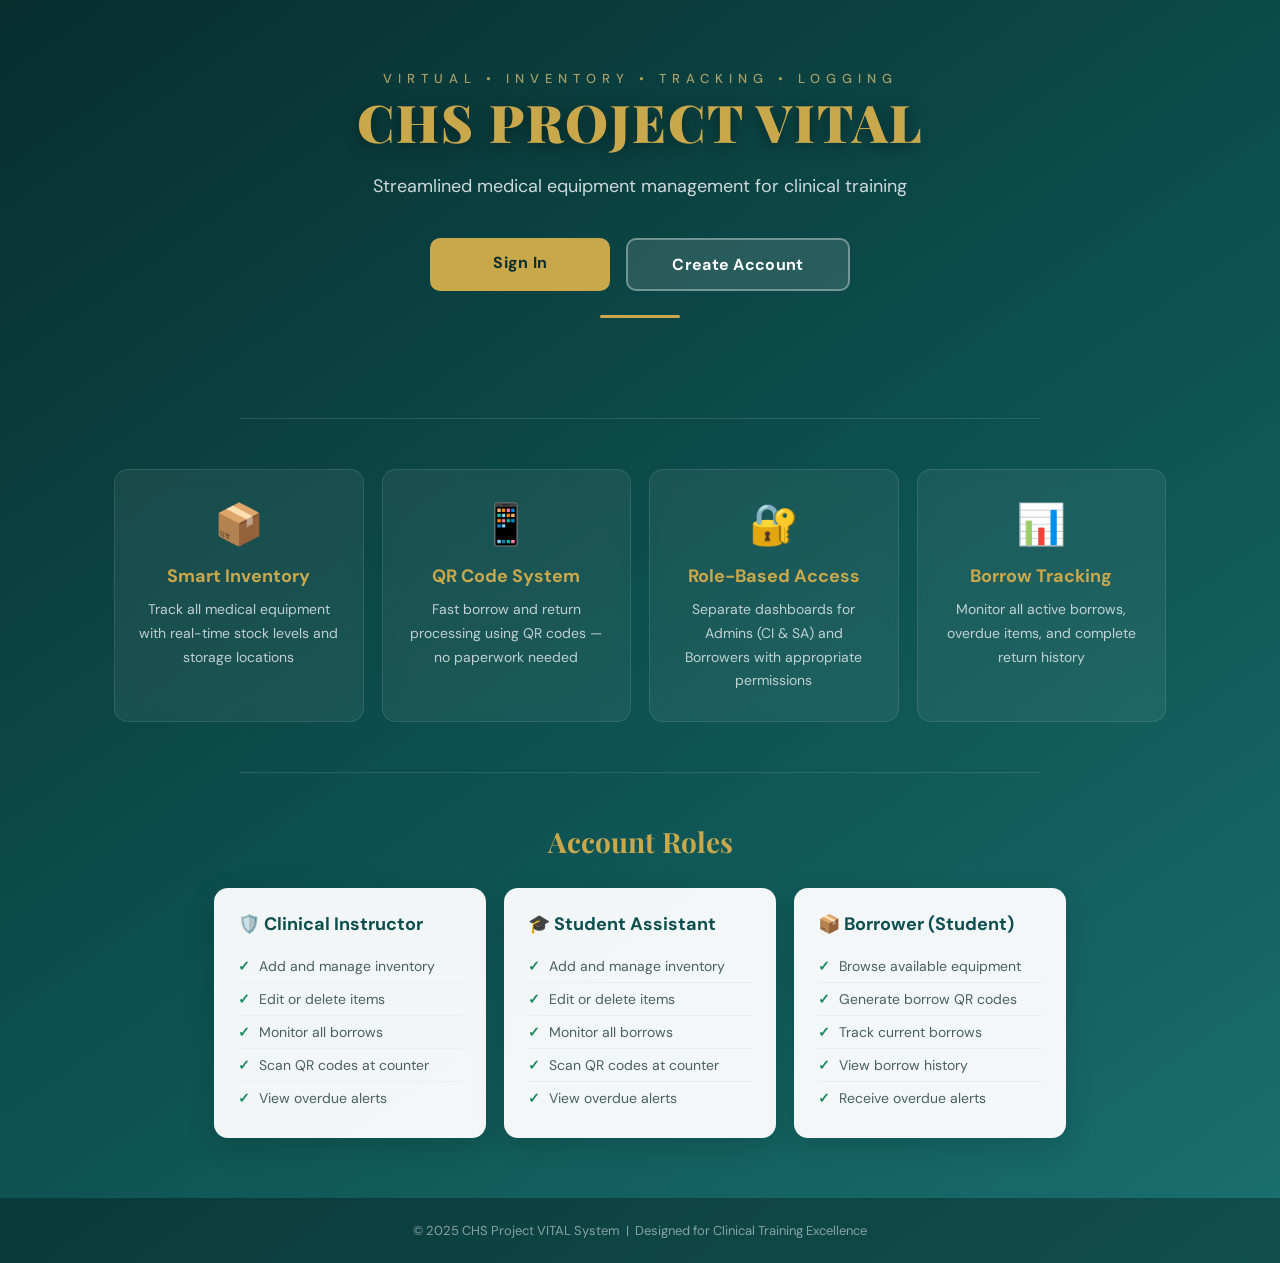
==== index.html @ 261e95a4 "Add files via upload" ====
<!DOCTYPE html>
<html lang="en">
<head>
  <meta charset="UTF-8">
  <meta name="viewport" content="width=device-width, initial-scale=1.0">
  <title>CHS VITAL System</title>
  <link rel="stylesheet" href="style.css">
  <style>
    body { padding: 0; background: linear-gradient(145deg, #082e2e 0%, #0d4f4f 50%, #1a7070 100%); min-height: 100vh; }

    .landing-header {
      text-align: center;
      padding: 70px 24px 50px;
      position: relative;
    }

    .landing-header::after {
      content: '';
      display: block;
      width: 80px;
      height: 3px;
      background: var(--accent);
      margin: 24px auto 0;
      border-radius: 2px;
    }

    .landing-header h1 {
      font-family: 'Playfair Display', serif;
      font-size: 52px;
      font-weight: 900;
      color: var(--accent);
      letter-spacing: 2px;
      text-shadow: 0 4px 16px rgba(0,0,0,0.4);
      margin-bottom: 10px;
    }

    .landing-header .sub {
      font-size: 13px;
      color: rgba(232,201,122,0.7);
      letter-spacing: 6px;
      font-weight: 500;
      margin-bottom: 0;
      text-shadow: none;
    }

    .landing-header .tagline {
      font-size: 18px;
      color: rgba(255,255,255,0.8);
      margin-top: 18px;
      font-weight: 400;
      text-shadow: none;
    }

    .cta-row {
      display: flex;
      gap: 16px;
      justify-content: center;
      flex-wrap: wrap;
      margin-top: 40px;
    }

    .cta-btn {
      padding: 14px 44px;
      font-size: 16px;
      font-weight: 700;
      border: none;
      border-radius: 10px;
      cursor: pointer;
      text-decoration: none;
      display: inline-block;
      min-width: 180px;
      text-align: center;
      transition: all 0.3s ease;
      font-family: 'DM Sans', sans-serif;
      letter-spacing: 0.3px;
    }

    .cta-primary {
      background: var(--accent);
      color: var(--primary-dark);
    }

    .cta-primary:hover {
      background: var(--accent-light);
      transform: translateY(-3px);
      box-shadow: 0 10px 28px rgba(201,168,76,0.35);
      text-decoration: none;
    }

    .cta-secondary {
      background: rgba(255,255,255,0.12);
      color: white;
      border: 2px solid rgba(255,255,255,0.35);
    }

    .cta-secondary:hover {
      background: rgba(255,255,255,0.2);
      transform: translateY(-3px);
      text-decoration: none;
      color: white;
    }

    .divider-line {
      border: none;
      border-top: 1px solid rgba(255,255,255,0.12);
      max-width: 800px;
      margin: 50px auto;
    }

    .features {
      display: grid;
      grid-template-columns: repeat(auto-fit, minmax(240px, 1fr));
      gap: 18px;
      max-width: 1100px;
      margin: 0 auto;
      padding: 0 24px;
    }

    .feature-card {
      background: rgba(255,255,255,0.06);
      border: 1px solid rgba(255,255,255,0.1);
      backdrop-filter: blur(8px);
      padding: 28px 24px;
      border-radius: 14px;
      text-align: center;
      transition: all 0.3s ease;
    }

    .feature-card:hover {
      background: rgba(255,255,255,0.1);
      transform: translateY(-4px);
      box-shadow: 0 12px 32px rgba(0,0,0,0.2);
    }

    .feature-icon { font-size: 40px; margin-bottom: 14px; }

    .feature-card h3 { color: var(--accent); font-size: 18px; margin-bottom: 10px; text-shadow: none; }
    .feature-card p  { color: rgba(255,255,255,0.72); font-size: 14px; line-height: 1.7; }

    .roles-section {
      max-width: 900px;
      margin: 0 auto;
      padding: 0 24px 60px;
    }

    .roles-title {
      text-align: center;
      color: var(--accent);
      font-family: 'Playfair Display', serif;
      font-size: 28px;
      margin-bottom: 28px;
      text-shadow: none;
    }

    .roles-grid {
      display: grid;
      grid-template-columns: repeat(auto-fit, minmax(240px, 1fr));
      gap: 18px;
    }

    .role-card {
      background: rgba(255,255,255,0.95);
      padding: 24px;
      border-radius: 14px;
      box-shadow: 0 8px 28px rgba(0,0,0,0.15);
    }

    .role-card h3 { color: var(--primary); font-size: 18px; margin-bottom: 14px; text-shadow: none; }
    .role-card ul { list-style: none; padding: 0; }
    .role-card li {
      padding: 7px 0;
      border-bottom: 1px solid #e8f0ee;
      font-size: 14px;
      color: #4a6060;
    }
    .role-card li:last-child { border-bottom: none; }
    .role-card li::before { content: "✓ "; color: var(--success); font-weight: 700; margin-right: 6px; }

    footer {
      background: rgba(0,0,0,0.3);
      color: rgba(255,255,255,0.5);
      text-align: center;
      padding: 24px;
      font-size: 13px;
    }

    @media (max-width: 600px) {
      .landing-header h1 { font-size: 34px; }
      .landing-header .tagline { font-size: 15px; }
      .cta-row { flex-direction: column; align-items: center; }
      .cta-btn { width: 100%; max-width: 300px; }
    }
  </style>
</head>
<body>

<div class="landing-header">
  <p class="sub">VIRTUAL • INVENTORY • TRACKING • LOGGING</p>
  <h1>CHS PROJECT VITAL</h1>
  <p class="tagline">Streamlined medical equipment management for clinical training</p>

  <div class="cta-row">
    <a href="login.html"    class="cta-btn cta-primary">Sign In</a>
    <a href="register.html" class="cta-btn cta-secondary">Create Account</a>
  </div>
</div>

<hr class="divider-line">

<div class="features">
  <div class="feature-card">
    <div class="feature-icon">📦</div>
    <h3>Smart Inventory</h3>
    <p>Track all medical equipment with real-time stock levels and storage locations</p>
  </div>
  <div class="feature-card">
    <div class="feature-icon">📱</div>
    <h3>QR Code System</h3>
    <p>Fast borrow and return processing using QR codes — no paperwork needed</p>
  </div>
  <div class="feature-card">
    <div class="feature-icon">🔐</div>
    <h3>Role-Based Access</h3>
    <p>Separate dashboards for Admins (CI & SA) and Borrowers with appropriate permissions</p>
  </div>
  <div class="feature-card">
    <div class="feature-icon">📊</div>
    <h3>Borrow Tracking</h3>
    <p>Monitor all active borrows, overdue items, and complete return history</p>
  </div>
</div>

<hr class="divider-line">

<div class="roles-section">
  <h2 class="roles-title">Account Roles</h2>
  <div class="roles-grid">
    <div class="role-card">
      <h3>🛡️ Clinical Instructor</h3>
      <ul>
        <li>Add and manage inventory</li>
        <li>Edit or delete items</li>
        <li>Monitor all borrows</li>
        <li>Scan QR codes at counter</li>
        <li>View overdue alerts</li>
      </ul>
    </div>
    <div class="role-card">
      <h3>🎓 Student Assistant</h3>
      <ul>
        <li>Add and manage inventory</li>
        <li>Edit or delete items</li>
        <li>Monitor all borrows</li>
        <li>Scan QR codes at counter</li>
        <li>View overdue alerts</li>
      </ul>
    </div>
    <div class="role-card">
      <h3>📦 Borrower (Student)</h3>
      <ul>
        <li>Browse available equipment</li>
        <li>Generate borrow QR codes</li>
        <li>Track current borrows</li>
        <li>View borrow history</li>
        <li>Receive overdue alerts</li>
      </ul>
    </div>
  </div>
</div>

<footer>
  &copy; 2025 CHS Project VITAL System &nbsp;|&nbsp; Designed for Clinical Training Excellence
</footer>

<script src="app.js"></script>
</body>
</html>
---- style.css ----
@import url('https://fonts.googleapis.com/css2?family=Playfair+Display:wght@700;900&family=DM+Sans:wght@300;400;500;600;700&display=swap');

:root {
  --primary: #0d4f4f;
  --primary-light: #1a7070;
  --primary-dark: #082e2e;
  --accent: #c9a84c;
  --accent-light: #e8c97a;
  --danger: #c0392b;
  --success: #1a8a5a;
  --warning: #d4830a;
  --surface: #ffffff;
  --surface-alt: #f4f7f6;
  --border: #d0ddd9;
  --text-main: #1a2e2e;
  --text-muted: #5a7070;
  --shadow-sm: 0 2px 8px rgba(13,79,79,0.08);
  --shadow-md: 0 6px 24px rgba(13,79,79,0.12);
  --shadow-lg: 0 16px 48px rgba(13,79,79,0.18);
  --radius: 10px;
  --radius-lg: 16px;
}

* {
  margin: 0;
  padding: 0;
  box-sizing: border-box;
}

body {
  font-family: 'DM Sans', sans-serif;
  background: #eaf2f0;
  min-height: 100vh;
  color: var(--text-main);
}

body.dashboard-body {
  background: #e8f0ef;
  padding: 0;
}

/* ─── PAGE HEADER ─────────────────────────────── */
.page-header {
  background: linear-gradient(135deg, var(--primary-dark) 0%, var(--primary) 60%, var(--primary-light) 100%);
  padding: 28px 30px;
  text-align: center;
  border-bottom: 3px solid var(--accent);
  position: relative;
  overflow: hidden;
}

.page-header::before {
  content: '';
  position: absolute;
  inset: 0;
  background: url("data:image/svg+xml,%3Csvg width='60' height='60' viewBox='0 0 60 60' xmlns='http://www.w3.org/2000/svg'%3E%3Cg fill='none' fill-rule='evenodd'%3E%3Cg fill='%23c9a84c' fill-opacity='0.06'%3E%3Cpath d='M36 34v-4h-2v4h-4v2h4v4h2v-4h4v-2h-4zm0-30V0h-2v4h-4v2h4v4h2V6h4V4h-4zM6 34v-4H4v4H0v2h4v4h2v-4h4v-2H6zM6 4V0H4v4H0v2h4v4h2V6h4V4H6z'/%3E%3C/g%3E%3C/g%3E%3C/svg%3E");
  pointer-events: none;
}

.header-title {
  font-family: 'Playfair Display', serif;
  font-size: 38px;
  font-weight: 900;
  color: var(--accent);
  letter-spacing: 2px;
  text-shadow: 0 2px 8px rgba(0,0,0,0.4);
  position: relative;
}

.header-subtitle {
  font-size: 13px;
  color: rgba(232, 201, 122, 0.85);
  letter-spacing: 6px;
  margin-top: 8px;
  font-weight: 500;
  position: relative;
}

@media (max-width: 600px) {
  .page-header { padding: 20px 15px; }
  .header-title { font-size: 24px; letter-spacing: 1px; }
  .header-subtitle { font-size: 10px; letter-spacing: 3px; }
}

/* ─── NAVBAR ──────────────────────────────────── */
.navbar {
  background: var(--surface);
  padding: 14px 24px;
  display: flex;
  justify-content: space-between;
  align-items: center;
  box-shadow: var(--shadow-sm);
  border-bottom: 1px solid var(--border);
  position: sticky;
  top: 0;
  z-index: 100;
}

.navbar h1 {
  font-family: 'DM Sans', sans-serif;
  font-size: 18px;
  font-weight: 700;
  color: var(--primary);
}

.navbar-right {
  display: flex;
  gap: 12px;
  align-items: center;
}

.navbar-right span {
  font-size: 14px;
  color: var(--text-muted);
  font-weight: 500;
}

.navbar-right strong {
  color: var(--primary);
}

/* ─── HAMBURGER / SIDE MENU ───────────────────── */
.menu-toggle {
  background: transparent !important;
  color: var(--primary) !important;
  font-size: 22px !important;
  padding: 6px 10px !important;
  margin: 0 !important;
  border: 1.5px solid var(--border) !important;
  border-radius: 8px !important;
  cursor: pointer;
  width: auto !important;
  transition: all 0.2s ease;
}

.menu-toggle:hover {
  background: var(--surface-alt) !important;
  transform: none !important;
  box-shadow: none !important;
}

.side-menu {
  position: fixed;
  right: -320px;
  top: 0;
  width: 290px;
  height: 100vh;
  background: var(--primary-dark);
  box-shadow: -4px 0 20px rgba(0,0,0,0.25);
  z-index: 999;
  transition: right 0.3s ease;
  padding: 20px;
}

.side-menu.active {
  right: 0;
  display: block;
}

.side-menu .close-btn {
  position: absolute;
  top: 14px;
  right: 14px;
  background: rgba(255,255,255,0.1);
  border: none;
  border-radius: 50%;
  width: 32px;
  height: 32px;
  font-size: 16px;
  cursor: pointer;
  color: white;
  display: flex;
  align-items: center;
  justify-content: center;
}

.side-menu-header {
  padding: 20px 0 24px;
  border-bottom: 1px solid rgba(255,255,255,0.1);
  margin-bottom: 16px;
}

.side-menu-header p {
  color: rgba(255,255,255,0.6);
  font-size: 12px;
  margin-top: 4px;
}

.side-menu-header strong {
  color: var(--accent);
  font-size: 15px;
  display: block;
}

.side-menu .menu-content {
  display: flex;
  flex-direction: column;
  gap: 6px;
}

.side-menu .menu-btn {
  padding: 12px 16px;
  background: rgba(255,255,255,0.07);
  border: 1px solid rgba(255,255,255,0.1);
  border-radius: 8px;
  cursor: pointer;
  text-align: left;
  font-size: 14px;
  font-weight: 500;
  transition: all 0.2s ease;
  width: 100%;
  color: rgba(255,255,255,0.88);
  font-family: 'DM Sans', sans-serif;
}

.side-menu .menu-btn:hover {
  background: rgba(201, 168, 76, 0.2);
  border-color: rgba(201, 168, 76, 0.4);
  transform: translateX(4px);
}

.side-menu .menu-btn.danger {
  color: #ff8080;
}

/* ─── MODALS ──────────────────────────────────── */
.modal {
  display: none;
  position: fixed;
  z-index: 1000;
  inset: 0;
  background: rgba(8,46,46,0.55);
  backdrop-filter: blur(4px);
  animation: fadeIn 0.25s ease;
  /* Centering always present so style.display="flex" works correctly */
  justify-content: center;
  align-items: center;
  padding: 20px;
}

.modal.active {
  display: flex;
}

.modal-content {
  background: var(--surface);
  border-radius: var(--radius-lg);
  box-shadow: var(--shadow-lg);
  max-width: 480px;
  width: 100%;
  max-height: 90vh;
  overflow-y: auto;
}

.modal-header {
  display: flex;
  justify-content: space-between;
  align-items: center;
  padding: 18px 24px;
  background: var(--primary);
  border-radius: var(--radius-lg) var(--radius-lg) 0 0;
}

.modal-header h3 {
  color: var(--accent);
  font-family: 'Playfair Display', serif;
  font-size: 18px;
  font-weight: 700;
  margin: 0;
  text-shadow: none;
}

.modal-header .close-btn {
  background: rgba(255,255,255,0.15);
  border: none;
  border-radius: 50%;
  width: 30px;
  height: 30px;
  font-size: 16px;
  cursor: pointer;
  color: white;
  display: flex;
  align-items: center;
  justify-content: center;
}

.modal-body {
  padding: 28px 24px;
  background: var(--surface);
  color: var(--text-main);
}

@keyframes fadeIn {
  from { opacity: 0; }
  to { opacity: 1; }
}

/* ─── AUTH CONTAINER ──────────────────────────── */
.auth-page {
  min-height: 100vh;
  background: linear-gradient(145deg, var(--primary-dark) 0%, var(--primary) 50%, var(--primary-light) 100%);
  display: flex;
  flex-direction: column;
  align-items: center;
  justify-content: flex-start;
  padding: 0 16px 40px;
}

.auth-header {
  padding: 36px 30px 28px;
  text-align: center;
  width: 100%;
  max-width: 500px;
  border-bottom: 1px solid rgba(201, 168, 76, 0.25);
  margin-bottom: 28px;
}

.auth-header .logo-text {
  font-family: 'Playfair Display', serif;
  font-size: 32px;
  font-weight: 900;
  color: var(--accent);
  letter-spacing: 1.5px;
  display: block;
}

.auth-header .logo-sub {
  font-size: 11px;
  color: rgba(232, 201, 122, 0.7);
  letter-spacing: 5px;
  margin-top: 6px;
  display: block;
}

.auth-card {
  background: var(--surface);
  border-radius: var(--radius-lg);
  box-shadow: var(--shadow-lg);
  padding: 36px 32px;
  width: 100%;
  max-width: 460px;
  animation: slideUp 0.4s ease;
}

.auth-card h2 {
  font-family: 'Playfair Display', serif;
  font-size: 26px;
  color: var(--primary);
  margin-bottom: 6px;
  text-shadow: none;
}

.auth-card .subtitle {
  font-size: 14px;
  color: var(--text-muted);
  margin-bottom: 28px;
}

@keyframes slideUp {
  from { opacity: 0; transform: translateY(24px); }
  to { opacity: 1; transform: translateY(0); }
}

/* ─── FORM ELEMENTS ───────────────────────────── */
.form-group {
  margin-bottom: 18px;
}

label {
  display: block;
  margin-bottom: 6px;
  color: var(--text-main);
  font-weight: 600;
  font-size: 13px;
  letter-spacing: 0.3px;
}

input, select, textarea {
  width: 100%;
  padding: 11px 14px;
  border: 1.5px solid var(--border);
  border-radius: var(--radius);
  font-size: 15px;
  color: var(--text-main);
  background: var(--surface);
  transition: border-color 0.25s, box-shadow 0.25s;
  font-family: 'DM Sans', sans-serif;
}

input:focus, select:focus, textarea:focus {
  outline: none;
  border-color: var(--primary);
  box-shadow: 0 0 0 3px rgba(13,79,79,0.1);
}

input::placeholder { color: #a0b0b0; }

/* ─── BUTTONS ─────────────────────────────────── */
button {
  background: var(--primary);
  color: white;
  border: none;
  padding: 12px 18px;
  width: 100%;
  border-radius: var(--radius);
  font-size: 15px;
  font-weight: 600;
  cursor: pointer;
  transition: all 0.25s ease;
  margin-top: 8px;
  font-family: 'DM Sans', sans-serif;
  letter-spacing: 0.2px;
}

button:hover:not(:disabled) {
  background: var(--primary-light);
  transform: translateY(-2px);
  box-shadow: 0 6px 18px rgba(13,79,79,0.3);
}

button:disabled {
  opacity: 0.55;
  cursor: not-allowed;
}

.btn-accent {
  background: var(--accent) !important;
  color: var(--primary-dark) !important;
}

.btn-accent:hover:not(:disabled) {
  background: var(--accent-light) !important;
  box-shadow: 0 6px 18px rgba(201,168,76,0.35) !important;
}

.btn-danger {
  background: var(--danger) !important;
  color: white !important;
}

.btn-danger:hover:not(:disabled) {
  background: #a93226 !important;
}

.btn-success {
  background: var(--success) !important;
  color: white !important;
}

.btn-secondary {
  background: var(--surface-alt) !important;
  color: var(--text-main) !important;
  border: 1.5px solid var(--border);
}

.btn-sm {
  padding: 7px 14px !important;
  font-size: 13px !important;
  width: auto !important;
  margin-top: 0 !important;
}

/* ─── AUTH LINKS ──────────────────────────────── */
.auth-link {
  text-align: center;
  margin-top: 20px;
  font-size: 14px;
  color: var(--text-muted);
}

.auth-link a {
  color: var(--primary);
  font-weight: 600;
  text-decoration: none;
}

.auth-link a:hover { text-decoration: underline; }

/* ─── DASHBOARD LAYOUT ────────────────────────── */
.dashboard-main {
  padding: 24px 20px 40px;
  max-width: 900px;
  margin: 0 auto;
}

/* ─── TABS ────────────────────────────────────── */
.tabs {
  display: flex;
  gap: 0;
  margin-bottom: 28px;
  background: var(--surface);
  border-radius: var(--radius);
  padding: 5px;
  box-shadow: var(--shadow-sm);
}

.tab-btn {
  flex: 1;
  padding: 10px 14px;
  background: transparent;
  border: none;
  border-radius: 7px;
  cursor: pointer;
  font-weight: 600;
  font-size: 13px;
  color: var(--text-muted);
  transition: all 0.25s ease;
  font-family: 'DM Sans', sans-serif;
  position: relative;
  white-space: nowrap;
}

.tab-btn.active {
  background: var(--primary);
  color: white;
  box-shadow: var(--shadow-sm);
}

.tab-btn .badge {
  position: absolute;
  top: 4px;
  right: 4px;
  background: var(--danger);
  color: white;
  border-radius: 50%;
  padding: 1px 5px;
  font-size: 10px;
  font-weight: bold;
  line-height: 1.4;
}

.tab-content {
  display: none;
}

.tab-content.active {
  display: block;
  animation: fadeIn 0.2s ease;
}

/* ─── CARDS ───────────────────────────────────── */
.card {
  background: var(--surface);
  border-radius: var(--radius-lg);
  box-shadow: var(--shadow-sm);
  padding: 24px;
  margin-bottom: 20px;
  border: 1px solid var(--border);
}

.card h3 {
  font-family: 'Playfair Display', serif;
  font-size: 18px;
  color: var(--primary);
  margin-bottom: 18px;
  text-shadow: none;
  padding-bottom: 12px;
  border-bottom: 1px solid var(--border);
}

/* ─── TABLES ──────────────────────────────────── */
.table-wrapper {
  overflow-x: auto;
  border-radius: var(--radius);
  border: 1px solid var(--border);
}

table {
  width: 100%;
  border-collapse: collapse;
  background: var(--surface);
}

thead {
  background: var(--primary);
}

th {
  padding: 13px 14px;
  text-align: left;
  font-weight: 600;
  font-size: 12px;
  color: rgba(255,255,255,0.9);
  letter-spacing: 0.6px;
  text-transform: uppercase;
}

td {
  padding: 11px 14px;
  border-bottom: 1px solid var(--border);
  font-size: 14px;
  color: var(--text-main);
}

tr:last-child td { border-bottom: none; }

tr:hover td { background: #f0f7f5; }

td[contenteditable] {
  cursor: text;
  background: #fffbea;
}

td[contenteditable]:focus {
  background: #fff8d6;
  outline: 2px solid var(--accent);
}

/* ─── BORROW / RECORD CARDS ───────────────────── */
.borrow-record {
  background: var(--surface-alt);
  padding: 16px 18px;
  margin: 10px 0;
  border-radius: var(--radius);
  border-left: 4px solid var(--accent);
  border: 1px solid var(--border);
  border-left: 4px solid var(--accent);
  transition: box-shadow 0.2s;
}

.borrow-record:hover {
  box-shadow: var(--shadow-sm);
}

.borrow-record.overdue {
  border-left-color: var(--danger);
  background: #fff5f5;
}

.borrow-header {
  font-weight: 700;
  color: var(--primary);
  margin-bottom: 8px;
  font-size: 15px;
}

.borrow-info {
  font-size: 13px;
  color: var(--text-muted);
  line-height: 1.8;
}

.borrowed-item {
  background: var(--surface);
  padding: 16px 18px;
  margin: 10px 0;
  border-radius: var(--radius);
  border: 1px solid var(--border);
  border-left: 4px solid var(--primary);
}

.borrowed-item-header {
  font-weight: 700;
  color: var(--primary);
  margin-bottom: 8px;
}

.borrowed-item-info {
  font-size: 13px;
  color: var(--text-muted);
  line-height: 1.8;
}

/* ─── STATUS BADGES ───────────────────────────── */
.status-badge {
  display: inline-flex;
  align-items: center;
  padding: 3px 10px;
  border-radius: 20px;
  font-size: 12px;
  font-weight: 600;
  margin-top: 8px;
}

.status-borrowed {
  background: #fff3cd;
  color: #8a6400;
}

.status-returned {
  background: #d4f3e8;
  color: #1a6e4a;
}

.status-overdue {
  background: #fde8e8;
  color: var(--danger);
}

/* ─── WARNING BOX ─────────────────────────────── */
.warning {
  background: #fff8e6;
  padding: 14px 18px;
  border-radius: var(--radius);
  color: #7a5500;
  margin-bottom: 18px;
  border: 1px solid #f0d080;
  border-left: 4px solid var(--warning);
  font-size: 14px;
}

/* ─── ITEMS LIST (BORROW) ─────────────────────── */
.items-list {
  max-height: 360px;
  overflow-y: auto;
  border: 1.5px solid var(--border);
  border-radius: var(--radius);
  background: var(--surface-alt);
  padding: 8px;
}

.item-label {
  display: flex;
  align-items: center;
  gap: 10px;
  padding: 10px 12px;
  margin: 4px 0;
  background: var(--surface);
  border-radius: 8px;
  cursor: pointer;
  transition: all 0.2s ease;
  font-size: 14px;
  border: 1px solid transparent;
}

.item-label:hover {
  background: #e8f4f1;
  border-color: var(--primary-light);
}

.item-checkbox {
  accent-color: var(--primary);
  width: 16px;
  height: 16px;
  cursor: pointer;
}

/* ─── QR ──────────────────────────────────────── */
.qr-container {
  text-align: center;
  margin: 20px 0;
  padding: 24px;
  background: var(--surface-alt);
  border-radius: var(--radius-lg);
  border: 1px dashed var(--border);
}

#qrcode {
  max-width: 300px;
  margin: 0 auto;
  display: block;
}

/* ─── NOTIFICATIONS ───────────────────────────── */
.notification {
  position: fixed;
  bottom: 24px;
  right: 24px;
  padding: 14px 20px;
  border-radius: var(--radius);
  color: white;
  font-weight: 600;
  font-size: 14px;
  z-index: 9999;
  opacity: 0;
  transform: translateY(20px);
  transition: all 0.3s ease;
  max-width: 380px;
  box-shadow: var(--shadow-lg);
}

.notification.show {
  opacity: 1;
  transform: translateY(0);
}

.notification-success { background: var(--success); }
.notification-error { background: var(--danger); }
.notification-info { background: var(--primary); }

/* ─── EMPTY STATE ─────────────────────────────── */
.empty-state {
  text-align: center;
  padding: 40px 20px;
  color: var(--text-muted);
  font-size: 15px;
}

.empty-state .icon { font-size: 40px; margin-bottom: 12px; }

/* ─── INFO HINT BOX ───────────────────────────── */
.hint-box {
  background: #e8f4ff;
  border: 1px solid #b8d8f8;
  border-left: 4px solid #3b82f6;
  padding: 14px 18px;
  border-radius: var(--radius);
  font-size: 13.5px;
  color: #1e4a7a;
  margin-bottom: 18px;
  line-height: 1.7;
}

/* ─── ROLE BADGE ──────────────────────────────── */
.role-badge {
  display: inline-block;
  padding: 3px 10px;
  border-radius: 20px;
  font-size: 11px;
  font-weight: 700;
  letter-spacing: 0.5px;
  text-transform: uppercase;
}

.role-admin { background: #d4f3e8; color: var(--primary); }
.role-sa { background: #e8f0ff; color: #2d4fa0; }
.role-borrower { background: #fff3cd; color: #8a6400; }

/* ─── SCANNER PAGE ────────────────────────────── */
.scanner-wrapper {
  max-width: 620px;
  margin: 0 auto;
  padding: 20px;
}

/* ─── DIVIDER ─────────────────────────────────── */
hr.section-divider {
  border: none;
  border-top: 1px solid var(--border);
  margin: 24px 0;
}

/* ─── RESPONSIVE ──────────────────────────────── */
@media (max-width: 600px) {
  .dashboard-main { padding: 16px 12px 30px; }

  .auth-card { padding: 24px 18px; }

  .tabs { gap: 0; padding: 4px; }
  .tab-btn { font-size: 11px; padding: 9px 8px; }

  .card { padding: 16px; }

  .notification {
    bottom: 12px;
    right: 12px;
    left: 12px;
    max-width: none;
  }

  table { font-size: 12px; }
  th, td { padding: 8px 10px; }

  .navbar { padding: 12px 14px; }
  .navbar h1 { font-size: 15px; }
}
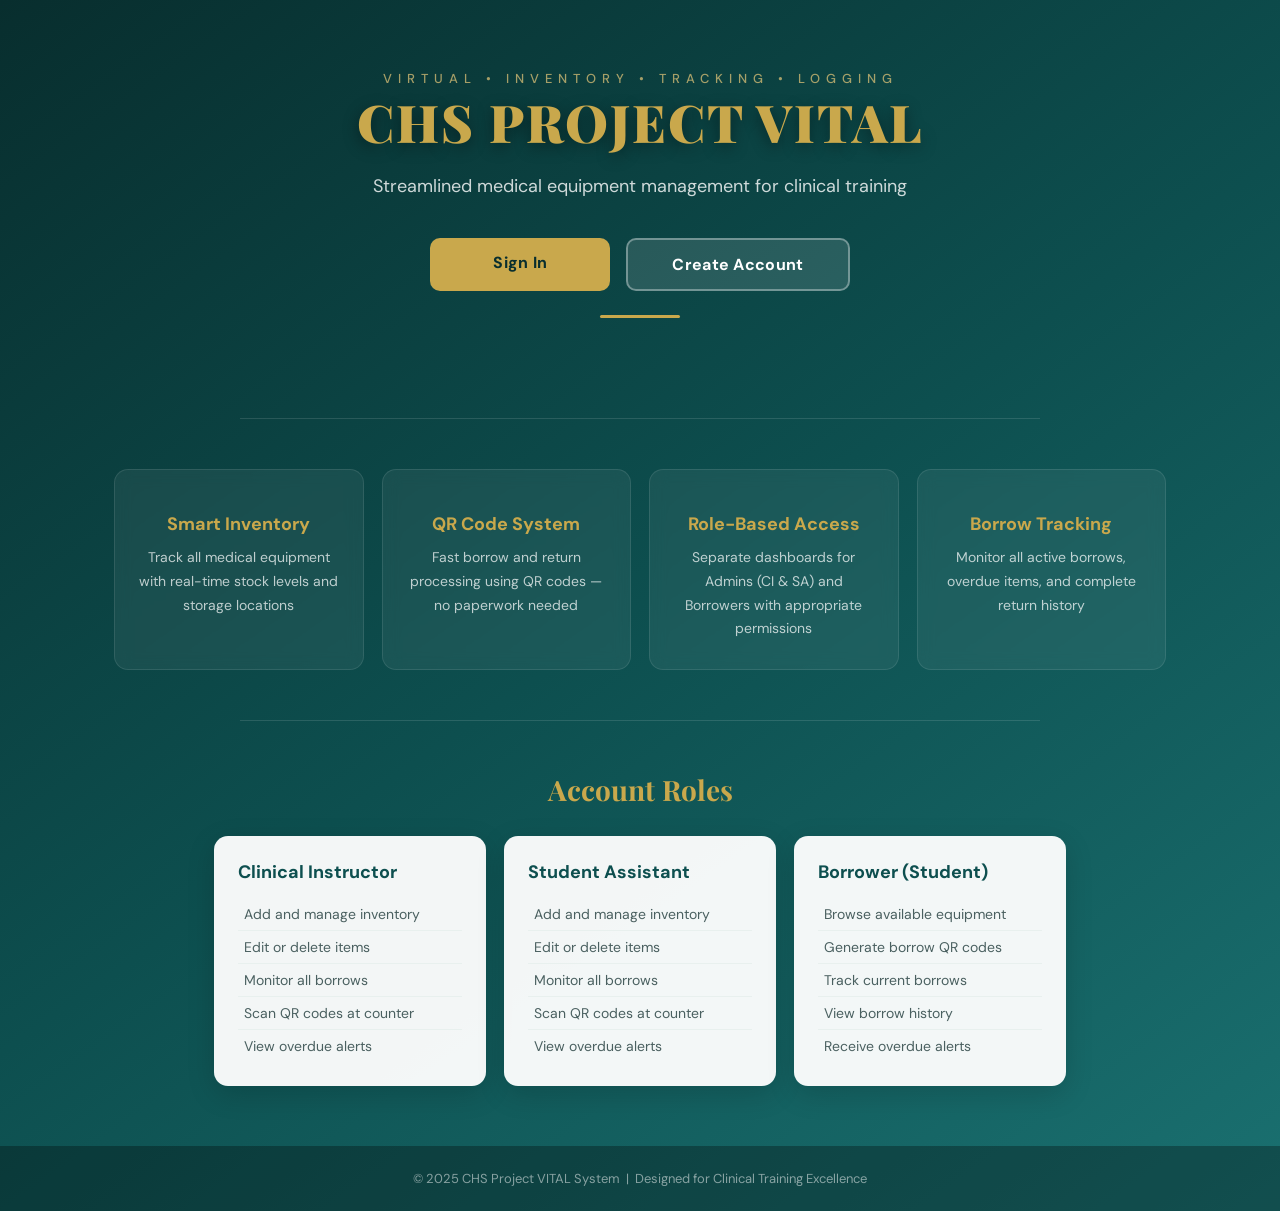
==== commit cad86ae4: "Add files via upload" ====
--- a/index.html
+++ b/index.html
@@ -174,7 +174,7 @@
       color: #4a6060;
     }
     .role-card li:last-child { border-bottom: none; }
-    .role-card li::before { content: "✓ "; color: var(--success); font-weight: 700; margin-right: 6px; }
+    .role-card li::before { content: " "; color: var(--success); font-weight: 700; margin-right: 6px; }
 
     footer {
       background: rgba(0,0,0,0.3);
@@ -209,22 +209,22 @@
 
 <div class="features">
   <div class="feature-card">
-    <div class="feature-icon">📦</div>
+    <div class="feature-icon"></div>
     <h3>Smart Inventory</h3>
     <p>Track all medical equipment with real-time stock levels and storage locations</p>
   </div>
   <div class="feature-card">
-    <div class="feature-icon">📱</div>
+    <div class="feature-icon"></div>
     <h3>QR Code System</h3>
     <p>Fast borrow and return processing using QR codes — no paperwork needed</p>
   </div>
   <div class="feature-card">
-    <div class="feature-icon">🔐</div>
+    <div class="feature-icon"></div>
     <h3>Role-Based Access</h3>
     <p>Separate dashboards for Admins (CI & SA) and Borrowers with appropriate permissions</p>
   </div>
   <div class="feature-card">
-    <div class="feature-icon">📊</div>
+    <div class="feature-icon"></div>
     <h3>Borrow Tracking</h3>
     <p>Monitor all active borrows, overdue items, and complete return history</p>
   </div>
@@ -236,7 +236,7 @@
   <h2 class="roles-title">Account Roles</h2>
   <div class="roles-grid">
     <div class="role-card">
-      <h3>🛡️ Clinical Instructor</h3>
+      <h3> Clinical Instructor</h3>
       <ul>
         <li>Add and manage inventory</li>
         <li>Edit or delete items</li>
@@ -246,7 +246,7 @@
       </ul>
     </div>
     <div class="role-card">
-      <h3>🎓 Student Assistant</h3>
+      <h3> Student Assistant</h3>
       <ul>
         <li>Add and manage inventory</li>
         <li>Edit or delete items</li>
@@ -256,7 +256,7 @@
       </ul>
     </div>
     <div class="role-card">
-      <h3>📦 Borrower (Student)</h3>
+      <h3> Borrower (Student)</h3>
       <ul>
         <li>Browse available equipment</li>
         <li>Generate borrow QR codes</li>
--- a/style.css
+++ b/style.css
@@ -39,7 +39,7 @@
   padding: 0;
 }
 
-/* ─── PAGE HEADER ─────────────────────────────── */
+/*  PAGE HEADER  */
 .page-header {
   background: linear-gradient(135deg, var(--primary-dark) 0%, var(--primary) 60%, var(--primary-light) 100%);
   padding: 28px 30px;
@@ -82,7 +82,7 @@
   .header-subtitle { font-size: 10px; letter-spacing: 3px; }
 }
 
-/* ─── NAVBAR ──────────────────────────────────── */
+/*  NAVBAR  */
 .navbar {
   background: var(--surface);
   padding: 14px 24px;
@@ -119,7 +119,7 @@
   color: var(--primary);
 }
 
-/* ─── HAMBURGER / SIDE MENU ───────────────────── */
+/*  HAMBURGER / SIDE MENU  */
 .menu-toggle {
   background: transparent !important;
   color: var(--primary) !important;
@@ -223,7 +223,7 @@
   color: #ff8080;
 }
 
-/* ─── MODALS ──────────────────────────────────── */
+/*  MODALS  */
 .modal {
   display: none;
   position: fixed;
@@ -295,7 +295,7 @@
   to { opacity: 1; }
 }
 
-/* ─── AUTH CONTAINER ──────────────────────────── */
+/*  AUTH CONTAINER  */
 .auth-page {
   min-height: 100vh;
   background: linear-gradient(145deg, var(--primary-dark) 0%, var(--primary) 50%, var(--primary-light) 100%);
@@ -361,7 +361,7 @@
   to { opacity: 1; transform: translateY(0); }
 }
 
-/* ─── FORM ELEMENTS ───────────────────────────── */
+/*  FORM ELEMENTS  */
 .form-group {
   margin-bottom: 18px;
 }
@@ -395,7 +395,7 @@
 
 input::placeholder { color: #a0b0b0; }
 
-/* ─── BUTTONS ─────────────────────────────────── */
+/*  BUTTONS  */
 button {
   background: var(--primary);
   color: white;
@@ -460,7 +460,7 @@
   margin-top: 0 !important;
 }
 
-/* ─── AUTH LINKS ──────────────────────────────── */
+/*  AUTH LINKS  */
 .auth-link {
   text-align: center;
   margin-top: 20px;
@@ -476,14 +476,14 @@
 
 .auth-link a:hover { text-decoration: underline; }
 
-/* ─── DASHBOARD LAYOUT ────────────────────────── */
+/*  DASHBOARD LAYOUT  */
 .dashboard-main {
   padding: 24px 20px 40px;
   max-width: 900px;
   margin: 0 auto;
 }
 
-/* ─── TABS ────────────────────────────────────── */
+/*  TABS  */
 .tabs {
   display: flex;
   gap: 0;
@@ -538,7 +538,7 @@
   animation: fadeIn 0.2s ease;
 }
 
-/* ─── CARDS ───────────────────────────────────── */
+/*  CARDS  */
 .card {
   background: var(--surface);
   border-radius: var(--radius-lg);
@@ -558,7 +558,7 @@
   border-bottom: 1px solid var(--border);
 }
 
-/* ─── TABLES ──────────────────────────────────── */
+/*  TABLES  */
 .table-wrapper {
   overflow-x: auto;
   border-radius: var(--radius);
@@ -606,7 +606,7 @@
   outline: 2px solid var(--accent);
 }
 
-/* ─── BORROW / RECORD CARDS ───────────────────── */
+/*  BORROW / RECORD CARDS  */
 .borrow-record {
   background: var(--surface-alt);
   padding: 16px 18px;
@@ -661,7 +661,7 @@
   line-height: 1.8;
 }
 
-/* ─── STATUS BADGES ───────────────────────────── */
+/*  STATUS BADGES  */
 .status-badge {
   display: inline-flex;
   align-items: center;
@@ -687,7 +687,7 @@
   color: var(--danger);
 }
 
-/* ─── WARNING BOX ─────────────────────────────── */
+/*  WARNING BOX  */
 .warning {
   background: #fff8e6;
   padding: 14px 18px;
@@ -699,7 +699,7 @@
   font-size: 14px;
 }
 
-/* ─── ITEMS LIST (BORROW) ─────────────────────── */
+/*  ITEMS LIST (BORROW)  */
 .items-list {
   max-height: 360px;
   overflow-y: auto;
@@ -735,7 +735,7 @@
   cursor: pointer;
 }
 
-/* ─── QR ──────────────────────────────────────── */
+/*  QR  */
 .qr-container {
   text-align: center;
   margin: 20px 0;
@@ -751,7 +751,7 @@
   display: block;
 }
 
-/* ─── NOTIFICATIONS ───────────────────────────── */
+/*  NOTIFICATIONS  */
 .notification {
   position: fixed;
   bottom: 24px;
@@ -778,7 +778,7 @@
 .notification-error { background: var(--danger); }
 .notification-info { background: var(--primary); }
 
-/* ─── EMPTY STATE ─────────────────────────────── */
+/*  EMPTY STATE  */
 .empty-state {
   text-align: center;
   padding: 40px 20px;
@@ -788,7 +788,7 @@
 
 .empty-state .icon { font-size: 40px; margin-bottom: 12px; }
 
-/* ─── INFO HINT BOX ───────────────────────────── */
+/*  INFO HINT BOX  */
 .hint-box {
   background: #e8f4ff;
   border: 1px solid #b8d8f8;
@@ -801,7 +801,7 @@
   line-height: 1.7;
 }
 
-/* ─── ROLE BADGE ──────────────────────────────── */
+/*  ROLE BADGE  */
 .role-badge {
   display: inline-block;
   padding: 3px 10px;
@@ -816,21 +816,21 @@
 .role-sa { background: #e8f0ff; color: #2d4fa0; }
 .role-borrower { background: #fff3cd; color: #8a6400; }
 
-/* ─── SCANNER PAGE ────────────────────────────── */
+/*  SCANNER PAGE  */
 .scanner-wrapper {
   max-width: 620px;
   margin: 0 auto;
   padding: 20px;
 }
 
-/* ─── DIVIDER ─────────────────────────────────── */
+/*  DIVIDER  */
 hr.section-divider {
   border: none;
   border-top: 1px solid var(--border);
   margin: 24px 0;
 }
 
-/* ─── RESPONSIVE ──────────────────────────────── */
+/*  RESPONSIVE  */
 @media (max-width: 600px) {
   .dashboard-main { padding: 16px 12px 30px; }
 
